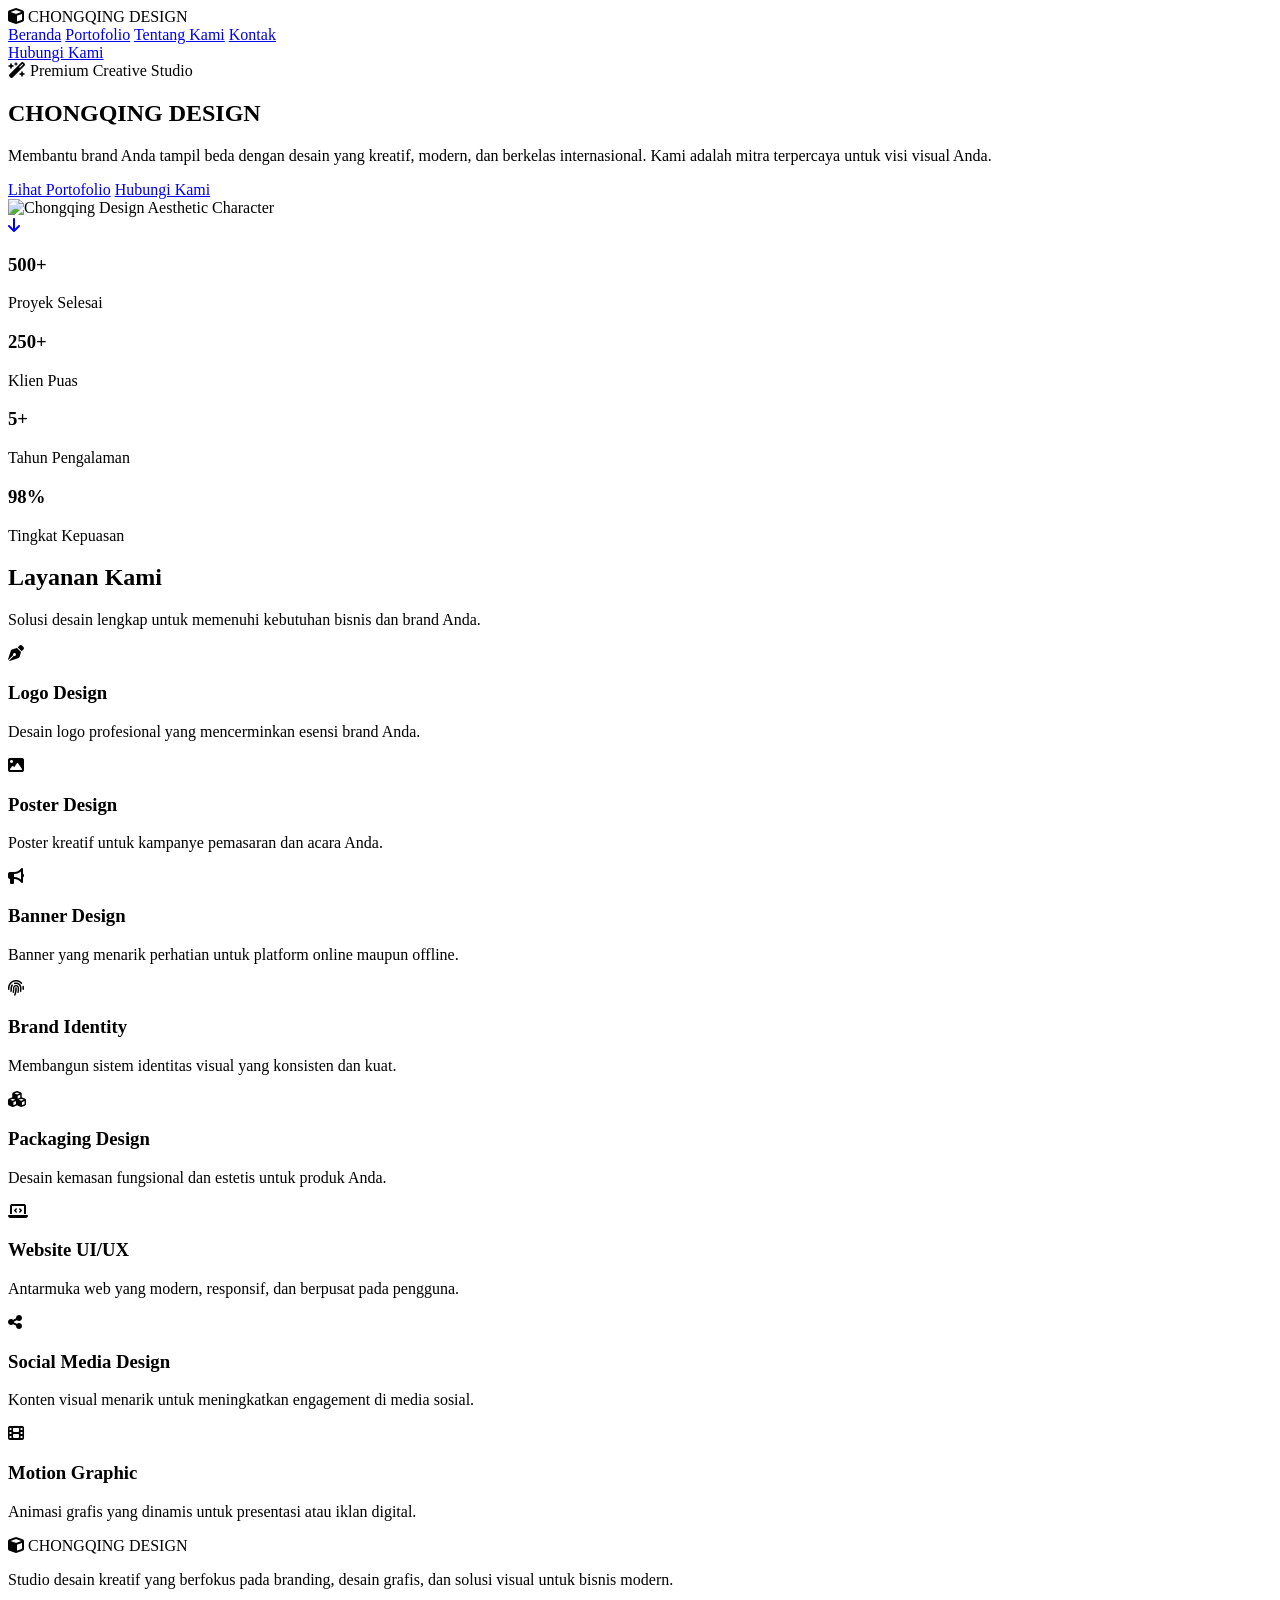
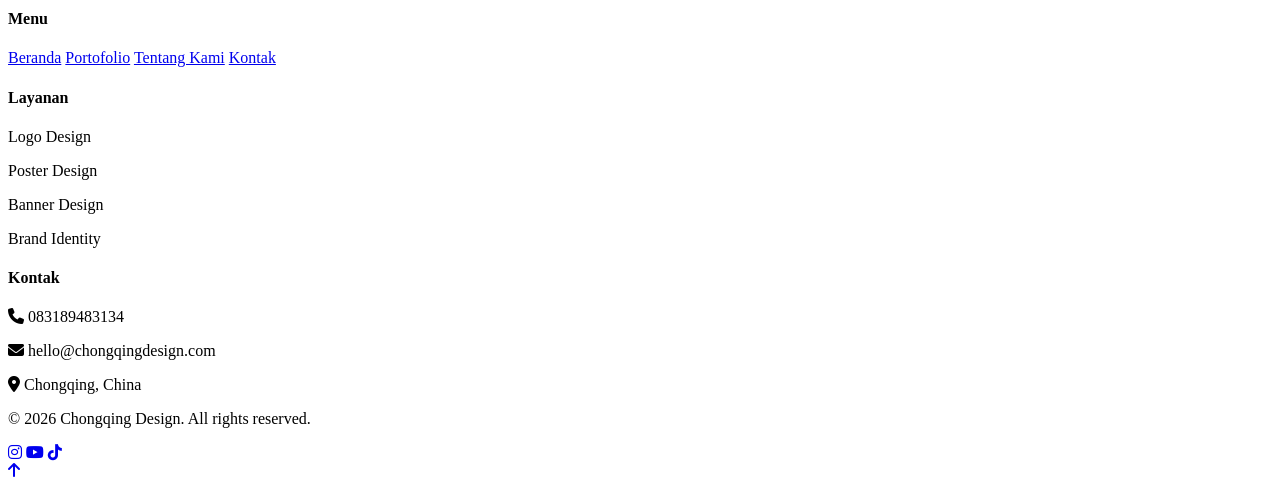
==== index.html @ a9824f76 "Create index.html" ====
<!DOCTYPE html>
<html lang="id">
<head>
    <meta charset="UTF-8">
    <meta name="viewport" content="width=device-width, initial-scale=1.0">
    <title>Chongqing Design - Studio Kreatif Profesional</title>
    <link rel="stylesheet" href="assets/css/style.css">
    <link rel="stylesheet" href="https://cdnjs.cloudflare.com/ajax/libs/font-awesome/6.4.0/css/all.min.css">
</head>
<body>

    <!-- Header & Navigasi (Konsisten di semua halaman) -->
    <header class="navbar">
        <div class="logo">
            <i class="fa-solid fa-cube"></i> CHONGQING DESIGN
        </div>
        <nav>
            <a href="index.html" class="active">Beranda</a>
            <a href="portfolio.html">Portofolio</a>
            <a href="about.html">Tentang Kami</a>
            <a href="contact.html">Kontak</a>
        </nav>
        <a href="contact.html" class="btn-primary">Hubungi Kami</a>
    </header>

    <!-- Hero Section (Fitur Utama dengan estetika premium) -->
    <section class="hero">
        <div class="hero-content">
            <div class="hero-text-wrapper">
                <span class="badge"><i class="fa-solid fa-wand-magic-sparkles"></i> Premium Creative Studio</span>
                <h1>CHONGQING DESIGN</h1>
                <p>Membantu brand Anda tampil beda dengan desain yang kreatif, modern, dan berkelas internasional. Kami adalah mitra terpercaya untuk visi visual Anda.</p>
                <div class="hero-buttons">
                    <a href="portfolio.html" class="btn-primary">Lihat Portofolio</a>
                    <a href="contact.html" class="btn-outline">Hubungi Kami</a>
                </div>
            </div>
            <!-- Ilustrasi/Gambar Karakter Estetis -->
            <div class="hero-image-container">
                <img src="assets/images/hero-aesthetic.png" alt="Chongqing Design Aesthetic Character" class="hero-img-aesthetic">
            </div>
        </div>
        <!-- Tombol Scroll Down -->
        <a href="#services" class="scroll-down"><i class="fa-solid fa-arrow-down"></i></a>
    </section>

    <!-- Statistik (Contoh Pencapaian) -->
    <section class="stats">
        <div class="stat-box">
            <h3>500+</h3>
            <p>Proyek Selesai</p>
        </div>
        <div class="stat-box">
            <h3>250+</h3>
            <p>Klien Puas</p>
        </div>
        <div class="stat-box">
            <h3>5+</h3>
            <p>Tahun Pengalaman</p>
        </div>
        <div class="stat-box">
            <h3>98%</h3>
            <p>Tingkat Kepuasan</p>
        </div>
    </section>

    <!-- Layanan Kami (Grid Ikonik) -->
    <section id="services" class="services">
        <h2>Layanan Kami</h2>
        <p class="subtitle">Solusi desain lengkap untuk memenuhi kebutuhan bisnis dan brand Anda.</p>
        <div class="service-grid">
            <div class="service-card">
                <i class="fa-solid fa-pen-nib"></i>
                <h3>Logo Design</h3>
                <p>Desain logo profesional yang mencerminkan esensi brand Anda.</p>
            </div>
            <div class="service-card">
                <i class="fa-solid fa-image"></i>
                <h3>Poster Design</h3>
                <p>Poster kreatif untuk kampanye pemasaran dan acara Anda.</p>
            </div>
            <div class="service-card">
                <i class="fa-solid fa-bullhorn"></i>
                <h3>Banner Design</h3>
                <p>Banner yang menarik perhatian untuk platform online maupun offline.</p>
            </div>
            <div class="service-card">
                <i class="fa-solid fa-fingerprint"></i>
                <h3>Brand Identity</h3>
                <p>Membangun sistem identitas visual yang konsisten dan kuat.</p>
            </div>
             <div class="service-card">
                <i class="fa-solid fa-cubes"></i>
                <h3>Packaging Design</h3>
                <p>Desain kemasan fungsional dan estetis untuk produk Anda.</p>
            </div>
            <div class="service-card">
                <i class="fa-solid fa-laptop-code"></i>
                <h3>Website UI/UX</h3>
                <p>Antarmuka web yang modern, responsif, dan berpusat pada pengguna.</p>
            </div>
            <div class="service-card">
                <i class="fa-solid fa-share-nodes"></i>
                <h3>Social Media Design</h3>
                <p>Konten visual menarik untuk meningkatkan engagement di media sosial.</p>
            </div>
            <div class="service-card">
                <i class="fa-solid fa-film"></i>
                <h3>Motion Graphic</h3>
                <p>Animasi grafis yang dinamis untuk presentasi atau iklan digital.</p>
            </div>
        </div>
    </section>

     <!-- Footer (Konsisten di semua halaman) -->
    <footer>
        <div class="footer-content">
            <div class="footer-brand">
                 <i class="fa-solid fa-cube"></i> CHONGQING DESIGN
                <p>Studio desain kreatif yang berfokus pada branding, desain grafis, dan solusi visual untuk bisnis modern.</p>
            </div>
            <div class="footer-links">
                <h4>Menu</h4>
                <a href="index.html">Beranda</a>
                <a href="portfolio.html">Portofolio</a>
                <a href="about.html">Tentang Kami</a>
                <a href="contact.html">Kontak</a>
            </div>
             <div class="footer-links">
                <h4>Layanan</h4>
                <p>Logo Design</p>
                <p>Poster Design</p>
                <p>Banner Design</p>
                <p>Brand Identity</p>
            </div>
            <div class="footer-contact">
                <h4>Kontak</h4>
                <p><i class="fa-solid fa-phone"></i> 083189483134</p>
                <p><i class="fa-solid fa-envelope"></i> hello@chongqingdesign.com</p>
                <p><i class="fa-solid fa-location-dot"></i> Chongqing, China</p>
            </div>
        </div>
        <div class="footer-bottom">
            <p>&copy; 2026 Chongqing Design. All rights reserved.</p>
            <div class="social-icons">
                <a href="#"><i class="fa-brands fa-instagram"></i></a>
                <a href="#"><i class="fa-brands fa-youtube"></i></a>
                <a href="#"><i class="fa-brands fa-tiktok"></i></a>
            </div>
             <a href="#top" class="back-to-top"><i class="fa-solid fa-arrow-up"></i></a>
        </div>
    </footer>

    <script src="assets/js/main.js"></script>
</body>
</html>
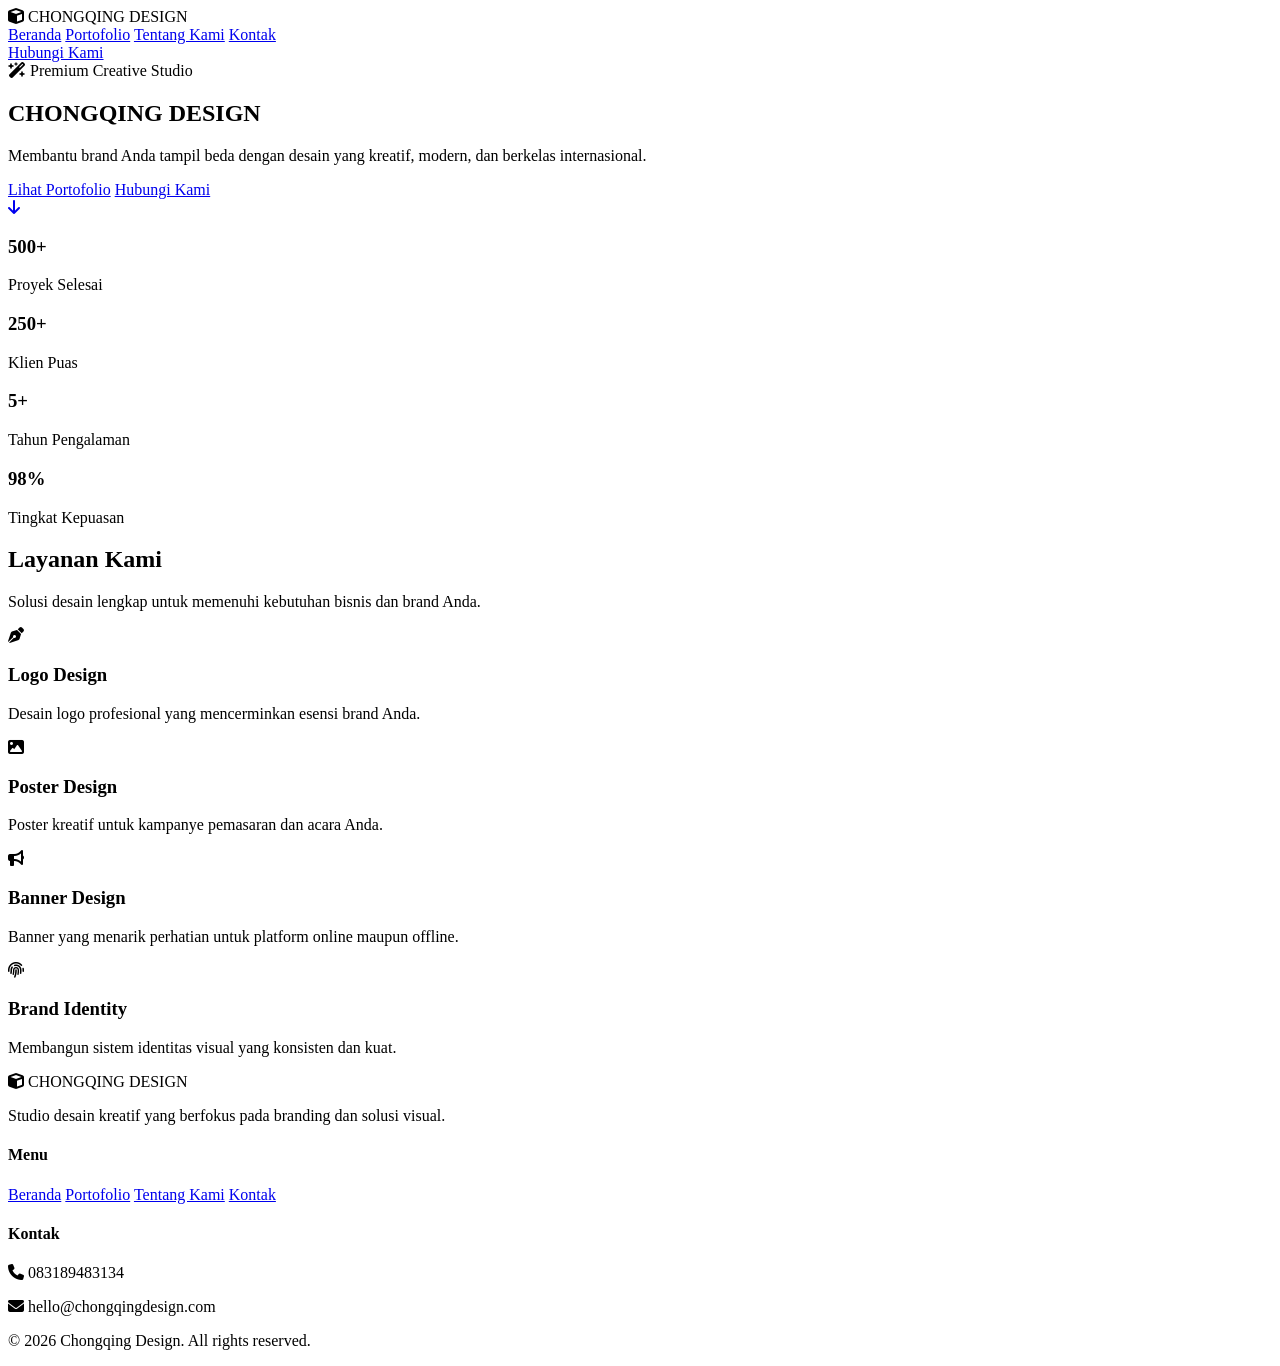
==== commit fe730dbe: "Update index.html" ====
--- a/index.html
+++ b/index.html
@@ -4,12 +4,11 @@
     <meta charset="UTF-8">
     <meta name="viewport" content="width=device-width, initial-scale=1.0">
     <title>Chongqing Design - Studio Kreatif Profesional</title>
-    <link rel="stylesheet" href="assets/css/style.css">
+    <link rel="stylesheet" href="assets/css/gaya.css">
     <link rel="stylesheet" href="https://cdnjs.cloudflare.com/ajax/libs/font-awesome/6.4.0/css/all.min.css">
 </head>
 <body>
 
-    <!-- Header & Navigasi (Konsisten di semua halaman) -->
     <header class="navbar">
         <div class="logo">
             <i class="fa-solid fa-cube"></i> CHONGQING DESIGN
@@ -23,28 +22,19 @@
         <a href="contact.html" class="btn-primary">Hubungi Kami</a>
     </header>
 
-    <!-- Hero Section (Fitur Utama dengan estetika premium) -->
     <section class="hero">
         <div class="hero-content">
-            <div class="hero-text-wrapper">
-                <span class="badge"><i class="fa-solid fa-wand-magic-sparkles"></i> Premium Creative Studio</span>
-                <h1>CHONGQING DESIGN</h1>
-                <p>Membantu brand Anda tampil beda dengan desain yang kreatif, modern, dan berkelas internasional. Kami adalah mitra terpercaya untuk visi visual Anda.</p>
-                <div class="hero-buttons">
-                    <a href="portfolio.html" class="btn-primary">Lihat Portofolio</a>
-                    <a href="contact.html" class="btn-outline">Hubungi Kami</a>
-                </div>
-            </div>
-            <!-- Ilustrasi/Gambar Karakter Estetis -->
-            <div class="hero-image-container">
-                <img src="assets/images/hero-aesthetic.png" alt="Chongqing Design Aesthetic Character" class="hero-img-aesthetic">
+            <span class="badge"><i class="fa-solid fa-wand-magic-sparkles"></i> Premium Creative Studio</span>
+            <h1>CHONGQING DESIGN</h1>
+            <p>Membantu brand Anda tampil beda dengan desain yang kreatif, modern, dan berkelas internasional.</p>
+            <div class="hero-buttons">
+                <a href="portfolio.html" class="btn-primary">Lihat Portofolio</a>
+                <a href="contact.html" class="btn-outline">Hubungi Kami</a>
             </div>
         </div>
-        <!-- Tombol Scroll Down -->
         <a href="#services" class="scroll-down"><i class="fa-solid fa-arrow-down"></i></a>
     </section>
 
-    <!-- Statistik (Contoh Pencapaian) -->
     <section class="stats">
         <div class="stat-box">
             <h3>500+</h3>
@@ -64,7 +54,6 @@
         </div>
     </section>
 
-    <!-- Layanan Kami (Grid Ikonik) -->
     <section id="services" class="services">
         <h2>Layanan Kami</h2>
         <p class="subtitle">Solusi desain lengkap untuk memenuhi kebutuhan bisnis dan brand Anda.</p>
@@ -89,35 +78,14 @@
                 <h3>Brand Identity</h3>
                 <p>Membangun sistem identitas visual yang konsisten dan kuat.</p>
             </div>
-             <div class="service-card">
-                <i class="fa-solid fa-cubes"></i>
-                <h3>Packaging Design</h3>
-                <p>Desain kemasan fungsional dan estetis untuk produk Anda.</p>
-            </div>
-            <div class="service-card">
-                <i class="fa-solid fa-laptop-code"></i>
-                <h3>Website UI/UX</h3>
-                <p>Antarmuka web yang modern, responsif, dan berpusat pada pengguna.</p>
-            </div>
-            <div class="service-card">
-                <i class="fa-solid fa-share-nodes"></i>
-                <h3>Social Media Design</h3>
-                <p>Konten visual menarik untuk meningkatkan engagement di media sosial.</p>
-            </div>
-            <div class="service-card">
-                <i class="fa-solid fa-film"></i>
-                <h3>Motion Graphic</h3>
-                <p>Animasi grafis yang dinamis untuk presentasi atau iklan digital.</p>
-            </div>
         </div>
     </section>
 
-     <!-- Footer (Konsisten di semua halaman) -->
     <footer>
         <div class="footer-content">
             <div class="footer-brand">
-                 <i class="fa-solid fa-cube"></i> CHONGQING DESIGN
-                <p>Studio desain kreatif yang berfokus pada branding, desain grafis, dan solusi visual untuk bisnis modern.</p>
+                <i class="fa-solid fa-cube"></i> CHONGQING DESIGN
+                <p>Studio desain kreatif yang berfokus pada branding dan solusi visual.</p>
             </div>
             <div class="footer-links">
                 <h4>Menu</h4>
@@ -126,31 +94,16 @@
                 <a href="about.html">Tentang Kami</a>
                 <a href="contact.html">Kontak</a>
             </div>
-             <div class="footer-links">
-                <h4>Layanan</h4>
-                <p>Logo Design</p>
-                <p>Poster Design</p>
-                <p>Banner Design</p>
-                <p>Brand Identity</p>
-            </div>
             <div class="footer-contact">
                 <h4>Kontak</h4>
                 <p><i class="fa-solid fa-phone"></i> 083189483134</p>
                 <p><i class="fa-solid fa-envelope"></i> hello@chongqingdesign.com</p>
-                <p><i class="fa-solid fa-location-dot"></i> Chongqing, China</p>
             </div>
         </div>
         <div class="footer-bottom">
             <p>&copy; 2026 Chongqing Design. All rights reserved.</p>
-            <div class="social-icons">
-                <a href="#"><i class="fa-brands fa-instagram"></i></a>
-                <a href="#"><i class="fa-brands fa-youtube"></i></a>
-                <a href="#"><i class="fa-brands fa-tiktok"></i></a>
-            </div>
-             <a href="#top" class="back-to-top"><i class="fa-solid fa-arrow-up"></i></a>
         </div>
     </footer>
 
-    <script src="assets/js/main.js"></script>
 </body>
 </html>
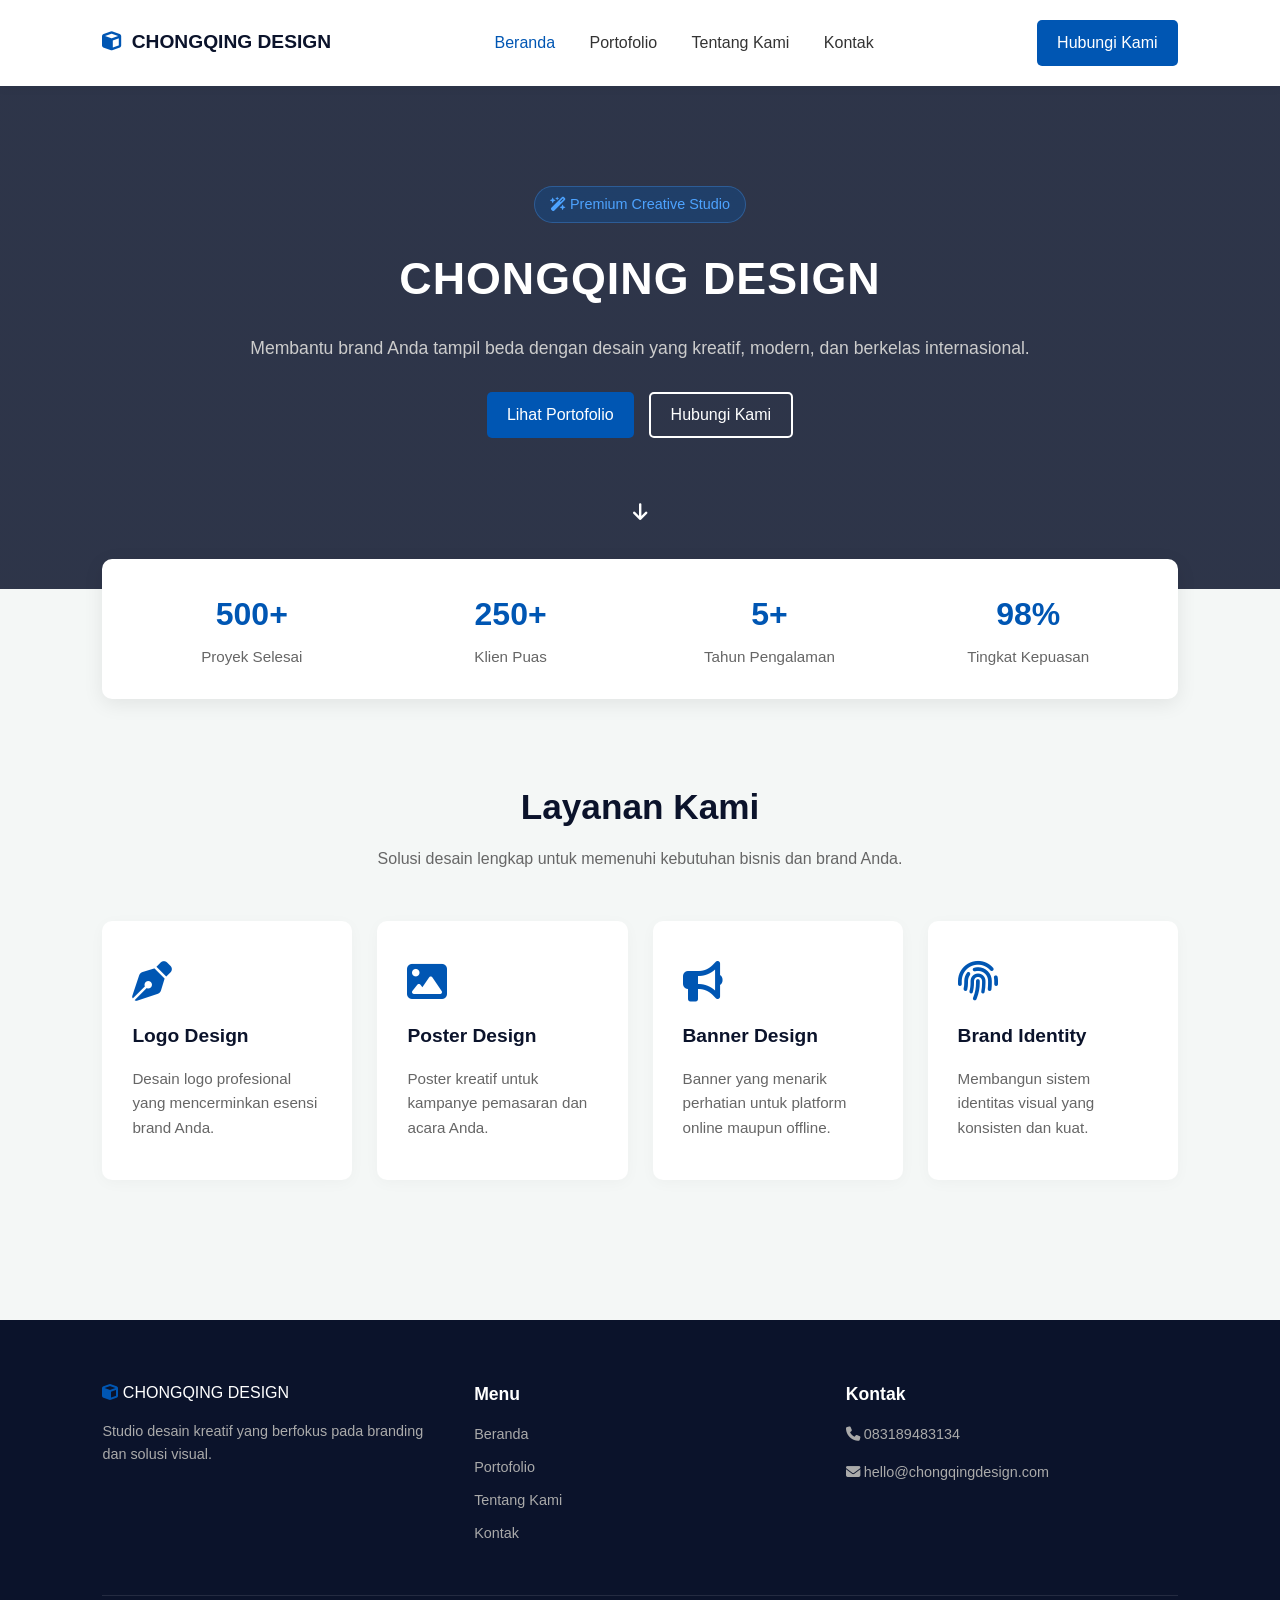
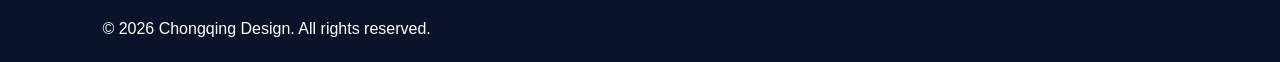
==== commit c8900d5b: "Update index.html" ====
--- a/index.html
+++ b/index.html
@@ -4,7 +4,7 @@
     <meta charset="UTF-8">
     <meta name="viewport" content="width=device-width, initial-scale=1.0">
     <title>Chongqing Design - Studio Kreatif Profesional</title>
-    <link rel="stylesheet" href="assets/css/gaya.css">
+    <link rel="stylesheet" href="assets/css/style.css">
     <link rel="stylesheet" href="https://cdnjs.cloudflare.com/ajax/libs/font-awesome/6.4.0/css/all.min.css">
 </head>
 <body>
--- a/assets/css/style.css
+++ b/assets/css/style.css
@@ -0,0 +1,307 @@
+:root {
+    --primary-color: #0056b3;
+    --dark-bg: #0b132b;
+    --light-bg: #f4f7f6;
+    --text-color: #333333;
+    --white: #ffffff;
+}
+
+* {
+    margin: 0;
+    padding: 0;
+    box-sizing: border-box;
+    font-family: 'Segoe UI', Tahoma, Geneva, Verdana, sans-serif;
+}
+
+body {
+    background-color: var(--light-bg);
+    color: var(--text-color);
+    line-height: 1.6;
+}
+
+/* Navbar */
+.navbar {
+    display: flex;
+    justify-content: space-between;
+    align-items: center;
+    padding: 20px 8%;
+    background: var(--white);
+    box-shadow: 0 2px 10px rgba(0,0,0,0.05);
+    position: sticky;
+    top: 0;
+    z-index: 1000;
+}
+
+.logo {
+    font-weight: bold;
+    font-size: 1.2rem;
+    color: var(--dark-bg);
+}
+
+.logo i {
+    color: var(--primary-color);
+    margin-right: 5px;
+}
+
+nav a {
+    margin: 0 15px;
+    text-decoration: none;
+    color: var(--text-color);
+    font-weight: 500;
+    transition: color 0.3s;
+}
+
+nav a.active, nav a:hover {
+    color: var(--primary-color);
+}
+
+.btn-primary {
+    background: var(--primary-color);
+    color: var(--white);
+    padding: 10px 20px;
+    border-radius: 5px;
+    text-decoration: none;
+    font-weight: 500;
+    display: inline-block;
+    transition: background 0.3s;
+}
+
+.btn-primary:hover {
+    background: #004085;
+}
+
+.btn-outline {
+    border: 2px solid var(--white);
+    color: var(--white);
+    padding: 8px 20px;
+    border-radius: 5px;
+    text-decoration: none;
+    font-weight: 500;
+    display: inline-block;
+    transition: all 0.3s;
+}
+
+.btn-outline:hover {
+    background: var(--white);
+    color: var(--dark-bg);
+}
+
+/* Hero Section */
+.hero {
+    background: linear-gradient(rgba(11,19,43,0.85), rgba(11,19,43,0.85));
+    color: var(--white);
+    padding: 100px 8% 60px 8%;
+    display: flex;
+    flex-direction: column;
+    align-items: center;
+    text-align: center;
+}
+
+.hero-content {
+    max-width: 800px;
+}
+
+.badge {
+    background: rgba(0, 86, 179, 0.3);
+    color: #4da3ff;
+    padding: 6px 15px;
+    border-radius: 20px;
+    font-size: 0.9rem;
+    display: inline-block;
+    margin-bottom: 20px;
+    border: 1px solid rgba(77, 163, 255, 0.3);
+}
+
+.hero h1 {
+    font-size: 2.8rem;
+    margin-bottom: 20px;
+    letter-spacing: 1px;
+}
+
+.hero p {
+    font-size: 1.1rem;
+    color: #cccccc;
+    margin-bottom: 30px;
+}
+
+.hero-buttons {
+    display: flex;
+    gap: 15px;
+    justify-content: center;
+    margin-bottom: 40px;
+}
+
+.scroll-down {
+    color: var(--white);
+    font-size: 1.2rem;
+    margin-top: 20px;
+    animation: bounce 2s infinite;
+}
+
+@keyframes bounce {
+    0%, 20%, 50%, 80%, 100% { transform: translateY(0); }
+    40% { transform: translateY(-10px); }
+    60% { transform: translateY(-5px); }
+}
+
+/* Stats Section */
+.stats {
+    display: grid;
+    grid-template-columns: repeat(auto-fit, minmax(200px, 1fr));
+    gap: 20px;
+    background: var(--white);
+    padding: 30px;
+    margin: -30px 8% 0 8%;
+    border-radius: 10px;
+    box-shadow: 0 5px 20px rgba(0,0,0,0.08);
+    position: relative;
+    z-index: 10;
+}
+
+.stat-box {
+    text-align: center;
+}
+
+.stat-box h3 {
+    font-size: 2rem;
+    color: var(--primary-color);
+    margin-bottom: 5px;
+}
+
+.stat-box p {
+    color: #666;
+    font-size: 0.95rem;
+}
+
+/* Services Section */
+.services {
+    padding: 80px 8%;
+    text-align: center;
+}
+
+.services h2 {
+    font-size: 2.2rem;
+    margin-bottom: 10px;
+    color: var(--dark-bg);
+}
+
+.subtitle {
+    color: #666;
+    margin-bottom: 50px;
+}
+
+.service-grid {
+    display: grid;
+    grid-template-columns: repeat(auto-fit, minmax(250px, 1fr));
+    gap: 25px;
+}
+
+.service-card {
+    background: var(--white);
+    padding: 40px 30px;
+    border-radius: 10px;
+    box-shadow: 0 3px 15px rgba(0,0,0,0.03);
+    text-align: left;
+    transition: transform 0.3s, box-shadow 0.3s;
+}
+
+.service-card:hover {
+    transform: translateY(-5px);
+    box-shadow: 0 10px 25px rgba(0,0,0,0.08);
+}
+
+.service-card i {
+    font-size: 2.5rem;
+    color: var(--primary-color);
+    margin-bottom: 20px;
+}
+
+.service-card h3 {
+    margin-bottom: 15px;
+    font-size: 1.2rem;
+    color: var(--dark-bg);
+}
+
+.service-card p {
+    color: #666;
+    font-size: 0.95rem;
+}
+
+/* Footer */
+footer {
+    background: var(--dark-bg);
+    color: var(--white);
+    padding: 60px 8% 20px 8%;
+    margin-top: 60px;
+}
+
+.footer-content {
+    display: grid;
+    grid-template-columns: repeat(auto-fit, minmax(220px, 1fr));
+    gap: 40px;
+    margin-bottom: 40px;
+}
+
+.footer-brand i {
+    color: var(--primary-color);
+}
+
+.footer-brand p, .footer-links p, .footer-contact p {
+    color: #aaa;
+    font-size: 0.9rem;
+    margin-top: 15px;
+}
+
+.footer-links h4, .footer-contact h4 {
+    margin-bottom: 15px;
+    font-size: 1.1rem;
+}
+
+.footer-links a {
+    display: block;
+    color: #aaa;
+    text-decoration: none;
+    margin-bottom: 10px;
+    font-size: 0.9rem;
+    transition: color 0.3s;
+}
+
+.footer-links a:hover {
+    color: var(--white);
+}
+
+.footer-bottom {
+    display: flex;
+    justify-content: space-between;
+    align-items: center;
+    border-top: 1px solid rgba(255,255,255,0.1);
+    padding-top: 20px;
+    flex-wrap: wrap;
+    gap: 15px;
+}
+
+.social-icons a {
+    color: var(--white);
+    background: rgba(255,255,255,0.1);
+    width: 35px;
+    height: 35px;
+    display: inline-flex;
+    justify-content: center;
+    align-items: center;
+    border-radius: 50%;
+    margin-right: 10px;
+    text-decoration: none;
+    transition: background 0.3s;
+}
+
+.social-icons a:hover {
+    background: var(--primary-color);
+}
+
+.back-to-top {
+    color: var(--white);
+    background: rgba(255,255,255,0.1);
+    padding: 10px 12px;
+    border-radius: 5px;
+    text-decoration: none;
+}
